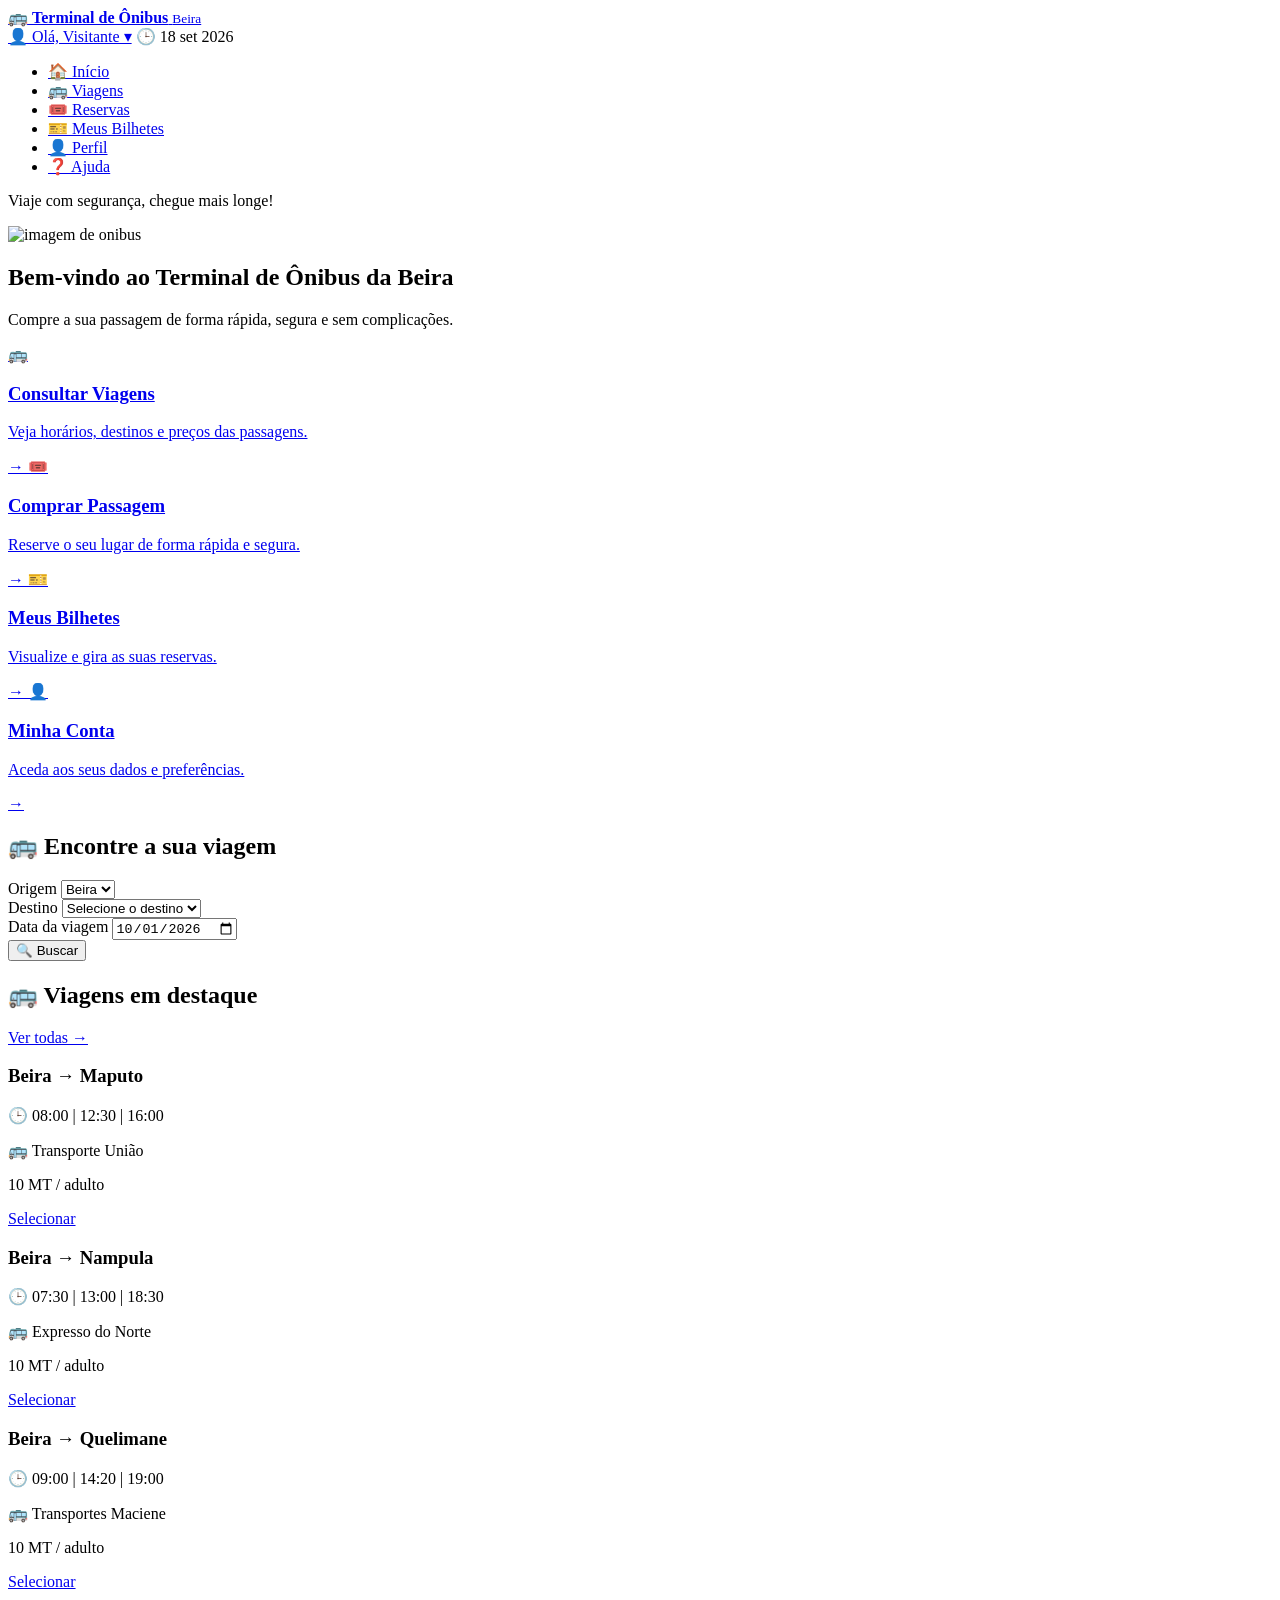
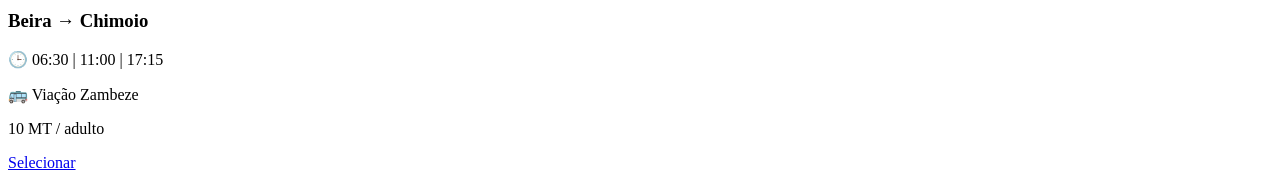
==== index.html @ 56198a6c "Actualização" ====
<!DOCTYPE html>
<html lang="pt-MZ">
<head>
    <meta charset="UTF-8">
    <meta name="viewport" content="width=device-width, initial-scale=1.0">
    <title>Terminal de Ônibus</title>
    <link rel="stylesheet" href="css/style.css">
</head>
<body>
<div class="app">

    <header class="topbar">
        <a class="brand" href="index.html">
            <span class="brand-icon">🚌</span>
            <span>
                <strong>Terminal de Ônibus</strong>
                <small>Beira</small>
            </span>
        </a>
        <div class="topbar-right">
            <a href="indisponivel.html">👤 Olá, Visitante ▾</a>
            <span>🕒 18 set 2026</span>
        </div>
    </header>

    <nav class="sidebar" aria-label="Menu principal">
        <ul>
            <li><a class="ativo" href="index.html">🏠 Início</a></li>
            <li><a href="viagens.html">🚌 Viagens</a></li>
            <li><a href="reservas.html">🎟️ Reservas</a></li>
            <li><a href="bilhetes.html">🎫 Meus Bilhetes</a></li>
            <li><a href="perfil.html">👤 Perfil</a></li>
            <li><a href="ajuda.html">❓ Ajuda</a></li>
        </ul>
        <p class="slogan">Viaje com segurança, chegue mais longe!</p>
    </nav>

    <main class="content">
        <section class="hero">
            <img class="hero-img" src="imagens/img-onibus.jpg" alt="imagem de onibus">
            <div class="hero-texto">
                <h1>Bem-vindo ao Terminal de Ônibus da Beira</h1>
                <p>Compre a sua passagem de forma rápida, segura e sem complicações.</p>
            </div>
        </section>

        <section class="atalhos" aria-label="Atalhos">
            <a class="atalho" href="indisponivel.html">
                <span class="icone">🚌</span>
                <h3>Consultar Viagens</h3>
                <p>Veja horários, destinos e preços das passagens.</p>
                <span class="seta">→</span>
            </a>
            <a class="atalho" href="indisponivel.html">
                <span class="icone">🎟️</span>
                <h3>Comprar Passagem</h3>
                <p>Reserve o seu lugar de forma rápida e segura.</p>
                <span class="seta">→</span>
            </a>
            <a class="atalho" href="indisponivel.html">
                <span class="icone">🎫</span>
                <h3>Meus Bilhetes</h3>
                <p>Visualize e gira as suas reservas.</p>
                <span class="seta">→</span>
            </a>
            <a class="atalho" href="indisponivel.html">
                <span class="icone">👤</span>
                <h3>Minha Conta</h3>
                <p>Aceda aos seus dados e preferências.</p>
                <span class="seta">→</span>
            </a>
        </section>

        <section class="busca">
            <h2>🚌 Encontre a sua viagem</h2>
            <form action="indisponivel.html" method="get">
                <div>
                    <label for="origem">Origem</label>
                    <select id="origem" name="origem">
                        <option>Beira</option>
                    </select>
                </div>
                <div>
                    <label for="destino">Destino</label>
                    <select id="destino" name="destino" required>
                        <option value="">Selecione o destino</option>
                        <option>Maputo</option>
                        <option>Nampula</option>
                        <option>Quelimane</option>
                        <option>Chimoio</option>
                        <option>Tete</option>
                    </select>
                </div>
                <div>
                    <label for="data">Data da viagem</label>
                    <input type="date" id="data" name="data" value="2026-10-01">
                </div>
                <button type="submit">🔍 Buscar</button>
            </form>
        </section>

        <section class="destaques">
            <div class="destaques-topo">
                <h2>🚌 Viagens em destaque</h2>
                <a href="indisponivel.html">Ver todas →</a>
            </div>
            <div class="viagens">
                <article class="viagem">
                    <h3>Beira → Maputo</h3>
                    <p>🕒 08:00 | 12:30 | 16:00</p>
                    <p>🚌 Transporte União</p>
                    <p class="preco">10 MT / adulto</p>
                    <a class="botao" href="indisponivel.html">Selecionar</a>
                </article>
                <article class="viagem">
                    <h3>Beira → Nampula</h3>
                    <p>🕒 07:30 | 13:00 | 18:30</p>
                    <p>🚌 Expresso do Norte</p>
                    <p class="preco">10 MT / adulto</p>
                    <a class="botao" href="indisponivel.html">Selecionar</a>
                </article>
                <article class="viagem">
                    <h3>Beira → Quelimane</h3>
                    <p>🕒 09:00 | 14:20 | 19:00</p>
                    <p>🚌 Transportes Maciene</p>
                    <p class="preco">10 MT / adulto</p>
                    <a class="botao" href="indisponivel.html">Selecionar</a>
                </article>
                <article class="viagem">
                    <h3>Beira → Chimoio</h3>
                    <p>🕒 06:30 | 11:00 | 17:15</p>
                    <p>🚌 Viação Zambeze</p>
                    <p class="preco">10 MT / adulto</p>
                    <a class="botao" href="indisponivel.html">Selecionar</a>
                </article>
            </div>
        </section>

    </main>
</div>
</body>
</html>
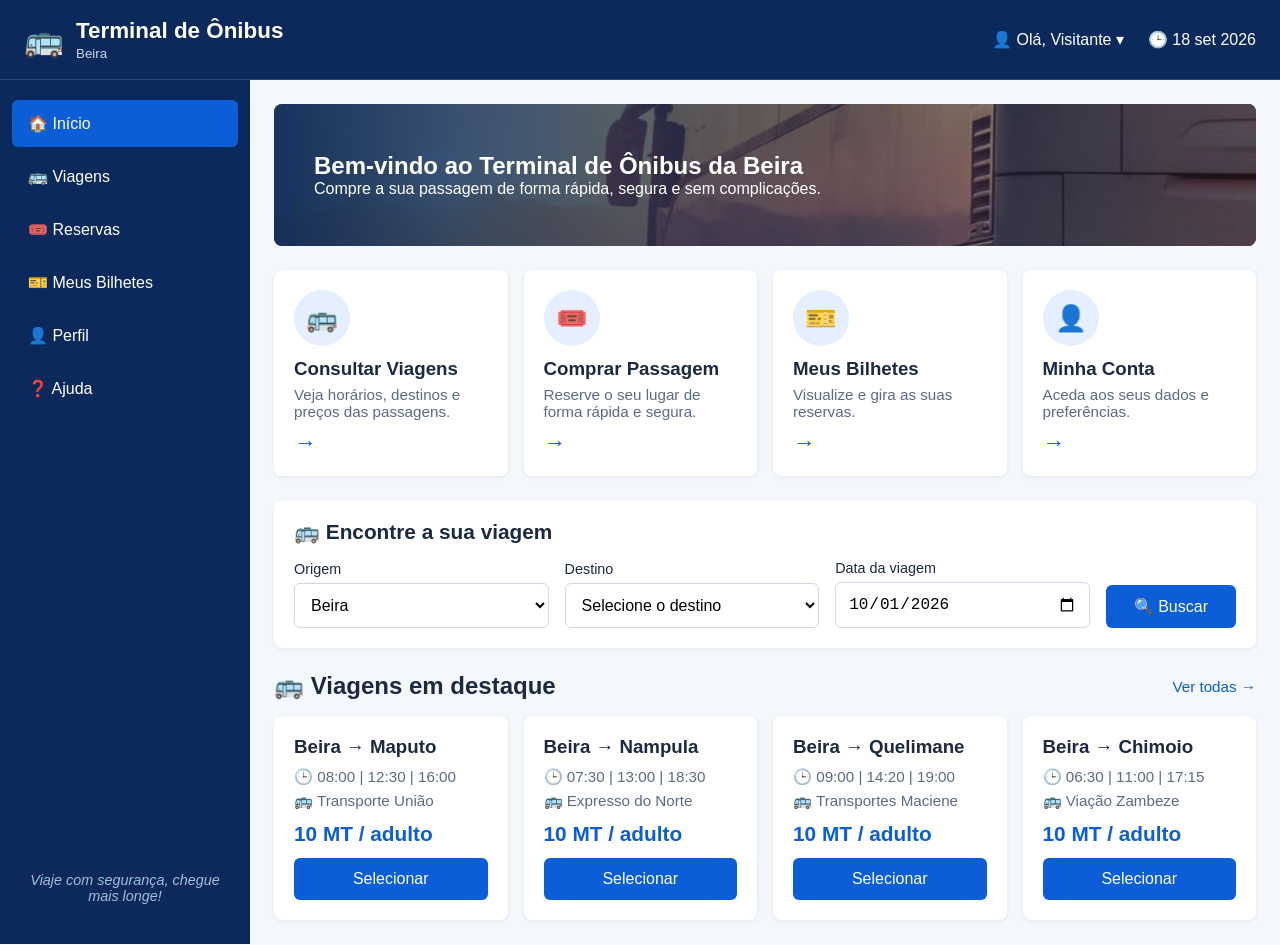
==== commit 0500f8f0: "Actualização" ====
--- a/index.html
+++ b/index.html
@@ -1,142 +1,466 @@
-<!DOCTYPE html>
+<!doctype html>
 <html lang="pt-MZ">
-<head>
-    <meta charset="UTF-8">
-    <meta name="viewport" content="width=device-width, initial-scale=1.0">
+  <head>
+    <meta charset="UTF-8" />
+    <meta name="viewport" content="width=device-width, initial-scale=1.0" />
     <title>Terminal de Ônibus</title>
-    <link rel="stylesheet" href="css/style.css">
-</head>
-<body>
-<div class="app">
-
-    <header class="topbar">
+    <link rel="stylesheet" href="css/style.css" />
+    <style>
+      * {
+        box-sizing: border-box;
+        margin: 0;
+        padding: 0;
+      }
+
+      :root {
+        --azul-escuro: #0b2a5b;
+        --azul: #0b5ed7;
+        --fundo: #f4f7fb;
+        --texto: #1b2a41;
+        --cinza: #5b6b82;
+      }
+
+      body {
+        font-family: "Segoe UI", Arial, sans-serif;
+        color: var(--texto);
+        background: var(--fundo);
+      }
+      a {
+        text-decoration: none;
+        color: inherit;
+      }
+      ul {
+        list-style: none;
+      }
+
+      /* Estrutura geral */
+      .app {
+        display: grid;
+        grid-template-columns: 250px 1fr;
+        grid-template-rows: 80px 1fr;
+        min-height: 100vh;
+      }
+
+      /* Barra superior */
+      .topbar {
+        grid-column: 1 / -1;
+        background: var(--azul-escuro);
+        color: #fff;
+        display: flex;
+        justify-content: space-between;
+        align-items: center;
+        padding: 0 24px;
+        border-bottom: 1px solid rgba(255, 255, 255, 0.12);
+      }
+      .brand {
+        display: flex;
+        align-items: center;
+        gap: 12px;
+      }
+      .brand-icon {
+        font-size: 2rem;
+      }
+      .brand strong {
+        display: block;
+        font-size: 1.4rem;
+      }
+      .brand small {
+        color: #c9d6ee;
+      }
+      .topbar-right {
+        display: flex;
+        align-items: center;
+        gap: 24px;
+      }
+
+      /* Menu lateral */
+      .sidebar {
+        background: var(--azul-escuro);
+        color: #fff;
+        padding: 20px 12px;
+        display: flex;
+        flex-direction: column;
+        justify-content: space-between;
+      }
+      .sidebar a {
+        display: block;
+        padding: 14px 16px;
+        border-radius: 6px;
+        margin-bottom: 6px;
+      }
+      .sidebar a:hover {
+        background: rgba(255, 255, 255, 0.1);
+      }
+      .sidebar a.ativo {
+        background: var(--azul);
+      }
+      .slogan {
+        text-align: center;
+        font-style: italic;
+        color: #a9bbdc;
+        font-size: 0.9rem;
+        padding: 20px 10px;
+      }
+
+      /* Conteúdo */
+      .content {
+        padding: 24px;
+        display: flex;
+        flex-direction: column;
+        gap: 24px;
+      }
+
+      .hero {
+        position: relative;
+        overflow: hidden;
+        border-radius: 8px;
+        min-height: 24opx;
+        background: var(--azul-escuro);
+        color: #fff;
+      }
+      .hero-img {
+        position: absolute;
+        inset: 0;
+        width: 100%;
+        height: 100%;
+        object-fit: cover;
+        object-position: right center;
+      }
+      .hero::after {
+        content: "";
+        position: absolute;
+        inset: 0;
+        background: linear-gradient(
+          90deg,
+          rgba(11, 42, 91, 0.95) 0%,
+          rgba(11, 42, 91, 0.2) 100%
+        );
+      }
+      .hero-texto {
+        position: relative;
+        z-index: 1;
+        padding: 48px 40px;
+      }
+
+      /* Atalhos */
+      .atalhos {
+        display: grid;
+        grid-template-columns: repeat(4, 1fr);
+        gap: 16px;
+      }
+      .atalho {
+        background: #fff;
+        border-radius: 8px;
+        padding: 20px;
+        box-shadow: 0 1px 4px rgba(0, 0, 0, 0.08);
+        display: block;
+      }
+      .atalho:hover {
+        transform: translateY(-3px);
+        box-shadow: 0 4px 12px rgba(0, 0, 0, 0.12);
+      }
+      .icone {
+        width: 56px;
+        height: 56px;
+        border-radius: 50%;
+        background: #e6efff;
+        display: flex;
+        align-items: center;
+        justify-content: center;
+        font-size: 1.6rem;
+        margin-bottom: 12px;
+      }
+      .atalho h3 {
+        margin-bottom: 6px;
+      }
+      .atalho p {
+        color: var(--cinza);
+        font-size: 0.95rem;
+        margin-bottom: 10px;
+      }
+      .seta {
+        color: var(--azul);
+        font-size: 1.4rem;
+      }
+
+      /* Pesquisa */
+      .busca {
+        background: #fff;
+        border-radius: 8px;
+        padding: 20px;
+        box-shadow: 0 1px 4px rgba(0, 0, 0, 0.08);
+      }
+      .busca h2 {
+        margin-bottom: 16px;
+        font-size: 1.3rem;
+      }
+      .busca form {
+        display: grid;
+        grid-template-columns: 1fr 1fr 1fr auto;
+        gap: 16px;
+        align-items: end;
+      }
+      label {
+        display: block;
+        font-size: 0.9rem;
+        margin-bottom: 6px;
+      }
+      select,
+      input[type="date"] {
+        width: 100%;
+        padding: 12px;
+        border: 1px solid #cfd8e6;
+        border-radius: 6px;
+        font-size: 1rem;
+        background: #fff;
+      }
+      button,
+      .botao {
+        display: inline-block;
+        background: var(--azul);
+        color: #fff;
+        border: none;
+        border-radius: 6px;
+        padding: 12px 28px;
+        font-size: 1rem;
+        text-align: center;
+        cursor: pointer;
+      }
+      button:hover,
+      .botao:hover {
+        background: #094bb0;
+      }
+
+      /* Viagens em destaque */
+      .destaques-topo {
+        display: flex;
+        justify-content: space-between;
+        align-items: center;
+        margin-bottom: 16px;
+      }
+      .destaques-topo a {
+        color: var(--azul);
+        font-size: 0.95rem;
+      }
+      .viagens {
+        display: grid;
+        grid-template-columns: repeat(4, 1fr);
+        gap: 16px;
+      }
+      .viagem {
+        background: #fff;
+        border-radius: 8px;
+        padding: 20px;
+        box-shadow: 0 1px 4px rgba(0, 0, 0, 0.08);
+      }
+      .viagem h3 {
+        margin-bottom: 10px;
+      }
+      .viagem p {
+        color: var(--cinza);
+        font-size: 0.95rem;
+        margin-bottom: 6px;
+      }
+      .viagem .preco {
+        color: var(--azul);
+        font-weight: 700;
+        font-size: 1.3rem;
+        margin: 12px 0;
+      }
+      .viagem .botao {
+        width: 100%;
+      }
+
+      /* Página indisponível */
+      .pagina-aviso {
+        display: flex;
+        align-items: center;
+        justify-content: center;
+        min-height: 100vh;
+      }
+      .aviso {
+        background: #fff;
+        padding: 48px;
+        border-radius: 8px;
+        text-align: center;
+        max-width: 440px;
+        box-shadow: 0 2px 10px rgba(0, 0, 0, 0.1);
+      }
+      .aviso-icone {
+        font-size: 3rem;
+      }
+      .aviso h1 {
+        margin: 12px 0;
+      }
+      .aviso p {
+        color: var(--cinza);
+        margin-bottom: 24px;
+      }
+
+      footer {
+        margin: 0px auto 0px auto;
+        text-align: center;
+      }
+
+      /* Ecrãs pequenos */
+      @media (max-width: 900px) {
+        .app {
+          grid-template-columns: 1fr;
+          grid-template-rows: auto auto 1fr;
+        }
+        .sidebar ul {
+          display: flex;
+          flex-wrap: wrap;
+          gap: 6px;
+        }
+        .slogan {
+          display: none;
+        }
+        .atalhos,
+        .viagens {
+          grid-template-columns: repeat(2, 1fr);
+        }
+        .busca form {
+          grid-template-columns: 1fr;
+        }
+      }
+    </style>
+  </head>
+  <body>
+    <div class="app">
+      <header class="topbar">
         <a class="brand" href="index.html">
-            <span class="brand-icon">🚌</span>
-            <span>
-                <strong>Terminal de Ônibus</strong>
-                <small>Beira</small>
-            </span>
+          <span class="brand-icon">🚌</span>
+          <span>
+            <strong>Terminal de Ônibus</strong>
+            <small>Beira</small>
+          </span>
         </a>
         <div class="topbar-right">
-            <a href="indisponivel.html">👤 Olá, Visitante ▾</a>
-            <span>🕒 18 set 2026</span>
+          <a href="indisponivel.html">👤 Olá, Visitante ▾</a>
+          <span>🕒 18 set 2026</span>
         </div>
-    </header>
-
-    <nav class="sidebar" aria-label="Menu principal">
+      </header>
+
+      <nav class="sidebar" aria-label="Menu principal">
         <ul>
-            <li><a class="ativo" href="index.html">🏠 Início</a></li>
-            <li><a href="viagens.html">🚌 Viagens</a></li>
-            <li><a href="reservas.html">🎟️ Reservas</a></li>
-            <li><a href="bilhetes.html">🎫 Meus Bilhetes</a></li>
-            <li><a href="perfil.html">👤 Perfil</a></li>
-            <li><a href="ajuda.html">❓ Ajuda</a></li>
+          <li><a class="ativo" href="index.html">🏠 Início</a></li>
+          <li><a href="viagens.html">🚌 Viagens</a></li>
+          <li><a href="reservas.html">🎟️ Reservas</a></li>
+          <li><a href="bilhetes.html">🎫 Meus Bilhetes</a></li>
+          <li><a href="perfil.html">👤 Perfil</a></li>
+          <li><a href="ajuda.html">❓ Ajuda</a></li>
         </ul>
         <p class="slogan">Viaje com segurança, chegue mais longe!</p>
-    </nav>
-
-    <main class="content">
+      </nav>
+
+      <main class="content">
         <section class="hero">
-            <img class="hero-img" src="imagens/img-onibus.jpg" alt="imagem de onibus">
-            <div class="hero-texto">
-                <h1>Bem-vindo ao Terminal de Ônibus da Beira</h1>
-                <p>Compre a sua passagem de forma rápida, segura e sem complicações.</p>
+          <img
+            class="hero-img"
+            src="frontend/imagens/img-onibus.jpg"
+            alt="imagem de onibus"
+          />
+          <div class="hero-texto">
+            <h1>Bem-vindo ao Terminal de Ônibus da Beira</h1>
+            <p>
+              Compre a sua passagem de forma rápida, segura e sem complicações.
+            </p>
+          </div>
+        </section>
+
+        <section class="atalhos" aria-label="Atalhos">
+          <a class="atalho" href="indisponivel.html">
+            <span class="icone">🚌</span>
+            <h3>Consultar Viagens</h3>
+            <p>Veja horários, destinos e preços das passagens.</p>
+            <span class="seta">→</span>
+          </a>
+          <a class="atalho" href="indisponivel.html">
+            <span class="icone">🎟️</span>
+            <h3>Comprar Passagem</h3>
+            <p>Reserve o seu lugar de forma rápida e segura.</p>
+            <span class="seta">→</span>
+          </a>
+          <a class="atalho" href="indisponivel.html">
+            <span class="icone">🎫</span>
+            <h3>Meus Bilhetes</h3>
+            <p>Visualize e gira as suas reservas.</p>
+            <span class="seta">→</span>
+          </a>
+          <a class="atalho" href="indisponivel.html">
+            <span class="icone">👤</span>
+            <h3>Minha Conta</h3>
+            <p>Aceda aos seus dados e preferências.</p>
+            <span class="seta">→</span>
+          </a>
+        </section>
+
+        <section class="busca">
+          <h2>🚌 Encontre a sua viagem</h2>
+          <form action="indisponivel.html" method="get">
+            <div>
+              <label for="origem">Origem</label>
+              <select id="origem" name="origem">
+                <option>Beira</option>
+              </select>
             </div>
+            <div>
+              <label for="destino">Destino</label>
+              <select id="destino" name="destino" required>
+                <option value="">Selecione o destino</option>
+                <option>Maputo</option>
+                <option>Nampula</option>
+                <option>Quelimane</option>
+                <option>Chimoio</option>
+                <option>Tete</option>
+              </select>
+            </div>
+            <div>
+              <label for="data">Data da viagem</label>
+              <input type="date" id="data" name="data" value="2026-10-01" />
+            </div>
+            <button type="submit">🔍 Buscar</button>
+          </form>
         </section>
 
-        <section class="atalhos" aria-label="Atalhos">
-            <a class="atalho" href="indisponivel.html">
-                <span class="icone">🚌</span>
-                <h3>Consultar Viagens</h3>
-                <p>Veja horários, destinos e preços das passagens.</p>
-                <span class="seta">→</span>
-            </a>
-            <a class="atalho" href="indisponivel.html">
-                <span class="icone">🎟️</span>
-                <h3>Comprar Passagem</h3>
-                <p>Reserve o seu lugar de forma rápida e segura.</p>
-                <span class="seta">→</span>
-            </a>
-            <a class="atalho" href="indisponivel.html">
-                <span class="icone">🎫</span>
-                <h3>Meus Bilhetes</h3>
-                <p>Visualize e gira as suas reservas.</p>
-                <span class="seta">→</span>
-            </a>
-            <a class="atalho" href="indisponivel.html">
-                <span class="icone">👤</span>
-                <h3>Minha Conta</h3>
-                <p>Aceda aos seus dados e preferências.</p>
-                <span class="seta">→</span>
-            </a>
+        <section class="destaques">
+          <div class="destaques-topo">
+            <h2>🚌 Viagens em destaque</h2>
+            <a href="indisponivel.html">Ver todas →</a>
+          </div>
+          <div class="viagens">
+            <article class="viagem">
+              <h3>Beira → Maputo</h3>
+              <p>🕒 08:00 | 12:30 | 16:00</p>
+              <p>🚌 Transporte União</p>
+              <p class="preco">10 MT / adulto</p>
+              <a class="botao" href="indisponivel.html">Selecionar</a>
+            </article>
+            <article class="viagem">
+              <h3>Beira → Nampula</h3>
+              <p>🕒 07:30 | 13:00 | 18:30</p>
+              <p>🚌 Expresso do Norte</p>
+              <p class="preco">10 MT / adulto</p>
+              <a class="botao" href="indisponivel.html">Selecionar</a>
+            </article>
+            <article class="viagem">
+              <h3>Beira → Quelimane</h3>
+              <p>🕒 09:00 | 14:20 | 19:00</p>
+              <p>🚌 Transportes Maciene</p>
+              <p class="preco">10 MT / adulto</p>
+              <a class="botao" href="indisponivel.html">Selecionar</a>
+            </article>
+            <article class="viagem">
+              <h3>Beira → Chimoio</h3>
+              <p>🕒 06:30 | 11:00 | 17:15</p>
+              <p>🚌 Viação Zambeze</p>
+              <p class="preco">10 MT / adulto</p>
+              <a class="botao" href="indisponivel.html">Selecionar</a>
+            </article>
+          </div>
         </section>
-
-        <section class="busca">
-            <h2>🚌 Encontre a sua viagem</h2>
-            <form action="indisponivel.html" method="get">
-                <div>
-                    <label for="origem">Origem</label>
-                    <select id="origem" name="origem">
-                        <option>Beira</option>
-                    </select>
-                </div>
-                <div>
-                    <label for="destino">Destino</label>
-                    <select id="destino" name="destino" required>
-                        <option value="">Selecione o destino</option>
-                        <option>Maputo</option>
-                        <option>Nampula</option>
-                        <option>Quelimane</option>
-                        <option>Chimoio</option>
-                        <option>Tete</option>
-                    </select>
-                </div>
-                <div>
-                    <label for="data">Data da viagem</label>
-                    <input type="date" id="data" name="data" value="2026-10-01">
-                </div>
-                <button type="submit">🔍 Buscar</button>
-            </form>
-        </section>
-
-        <section class="destaques">
-            <div class="destaques-topo">
-                <h2>🚌 Viagens em destaque</h2>
-                <a href="indisponivel.html">Ver todas →</a>
-            </div>
-            <div class="viagens">
-                <article class="viagem">
-                    <h3>Beira → Maputo</h3>
-                    <p>🕒 08:00 | 12:30 | 16:00</p>
-                    <p>🚌 Transporte União</p>
-                    <p class="preco">10 MT / adulto</p>
-                    <a class="botao" href="indisponivel.html">Selecionar</a>
-                </article>
-                <article class="viagem">
-                    <h3>Beira → Nampula</h3>
-                    <p>🕒 07:30 | 13:00 | 18:30</p>
-                    <p>🚌 Expresso do Norte</p>
-                    <p class="preco">10 MT / adulto</p>
-                    <a class="botao" href="indisponivel.html">Selecionar</a>
-                </article>
-                <article class="viagem">
-                    <h3>Beira → Quelimane</h3>
-                    <p>🕒 09:00 | 14:20 | 19:00</p>
-                    <p>🚌 Transportes Maciene</p>
-                    <p class="preco">10 MT / adulto</p>
-                    <a class="botao" href="indisponivel.html">Selecionar</a>
-                </article>
-                <article class="viagem">
-                    <h3>Beira → Chimoio</h3>
-                    <p>🕒 06:30 | 11:00 | 17:15</p>
-                    <p>🚌 Viação Zambeze</p>
-                    <p class="preco">10 MT / adulto</p>
-                    <a class="botao" href="indisponivel.html">Selecionar</a>
-                </article>
-            </div>
-        </section>
-
-    </main>
-</div>
-</body>
-</html>+      </main>
+    </div>
+  </body>
+</html>
